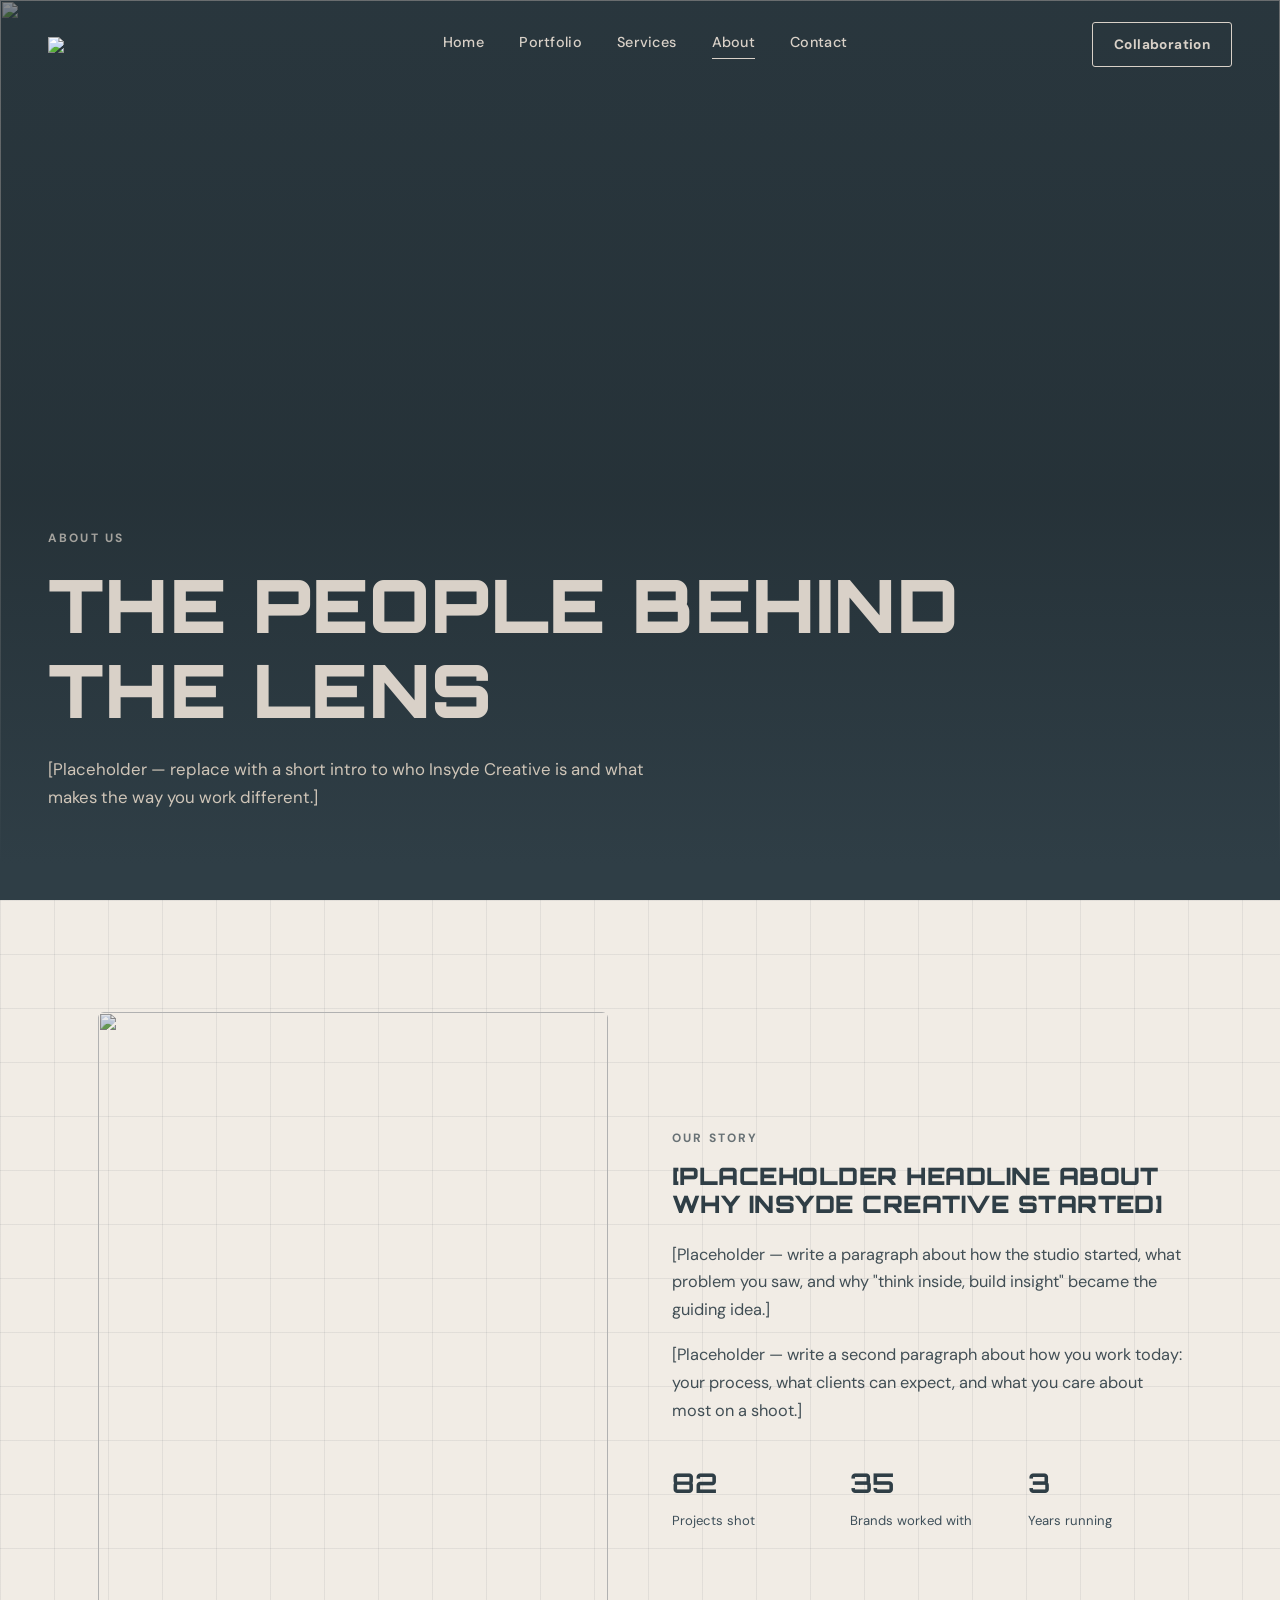
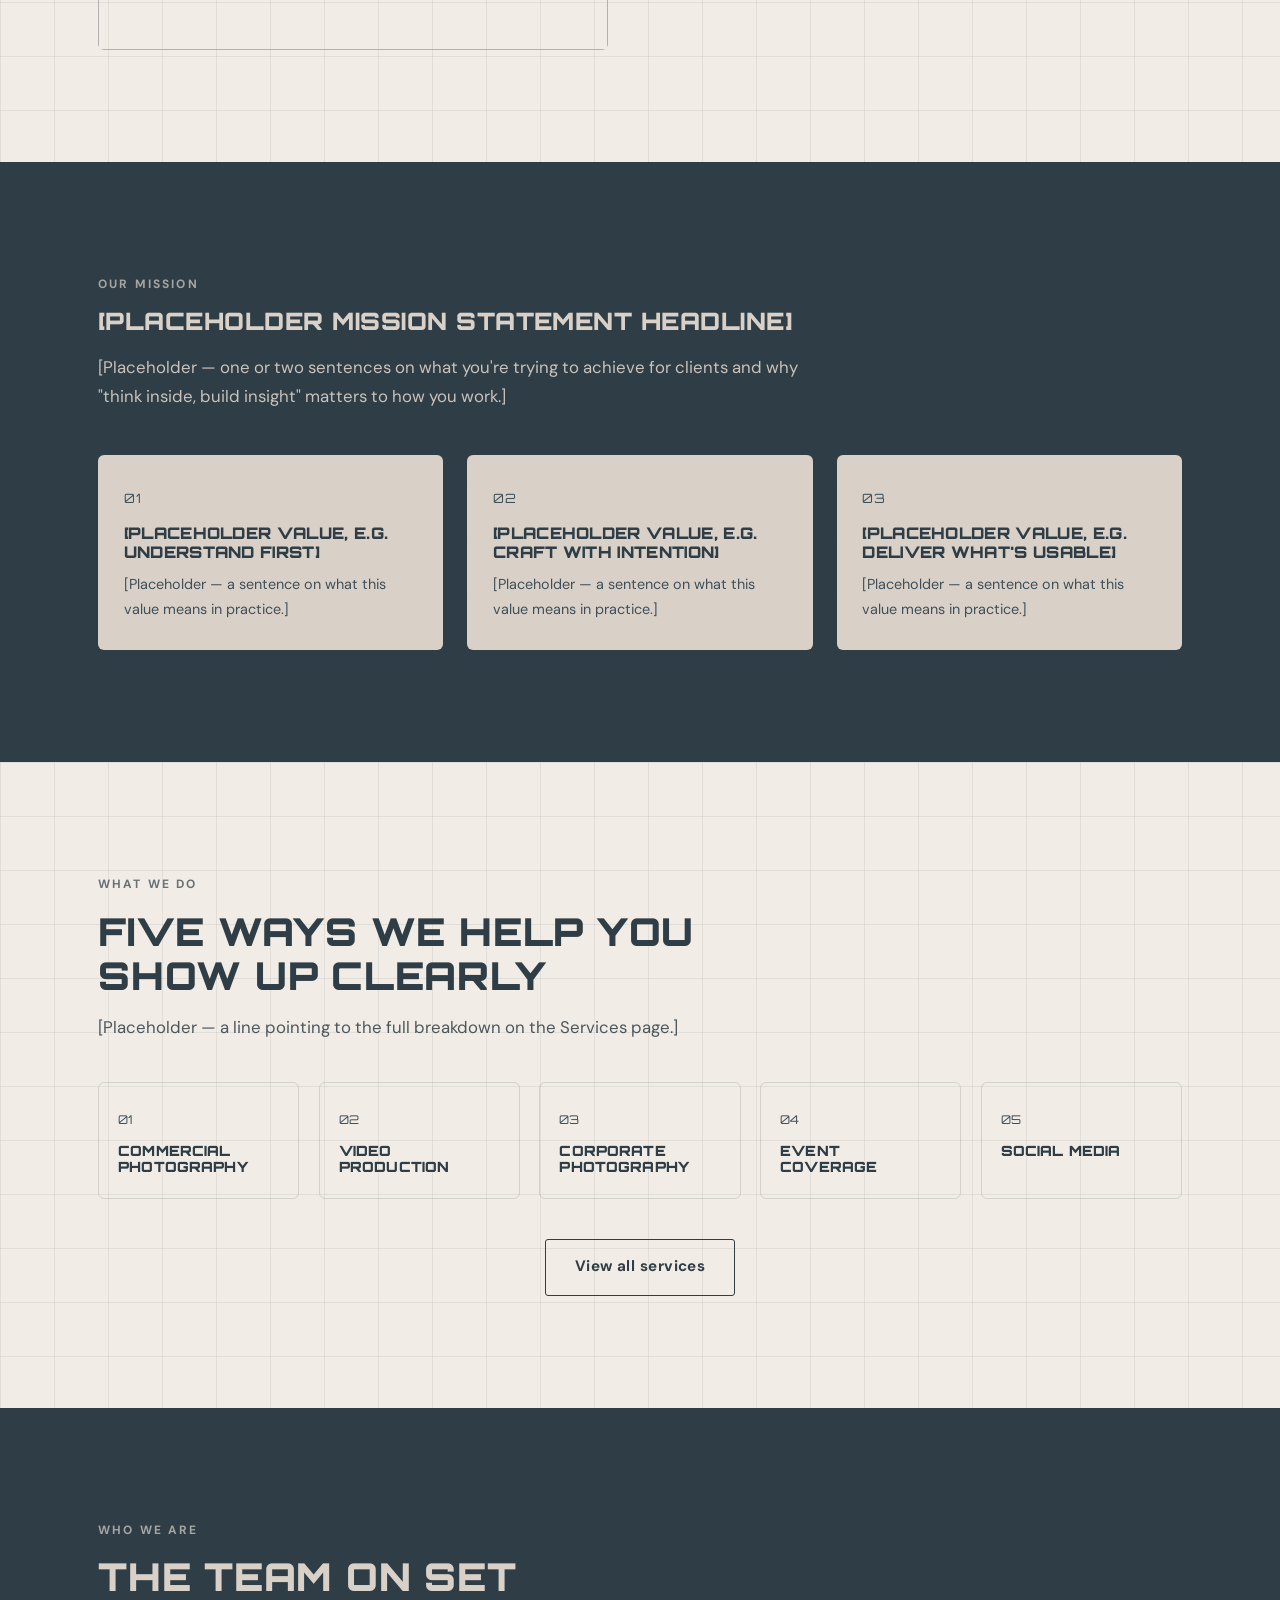
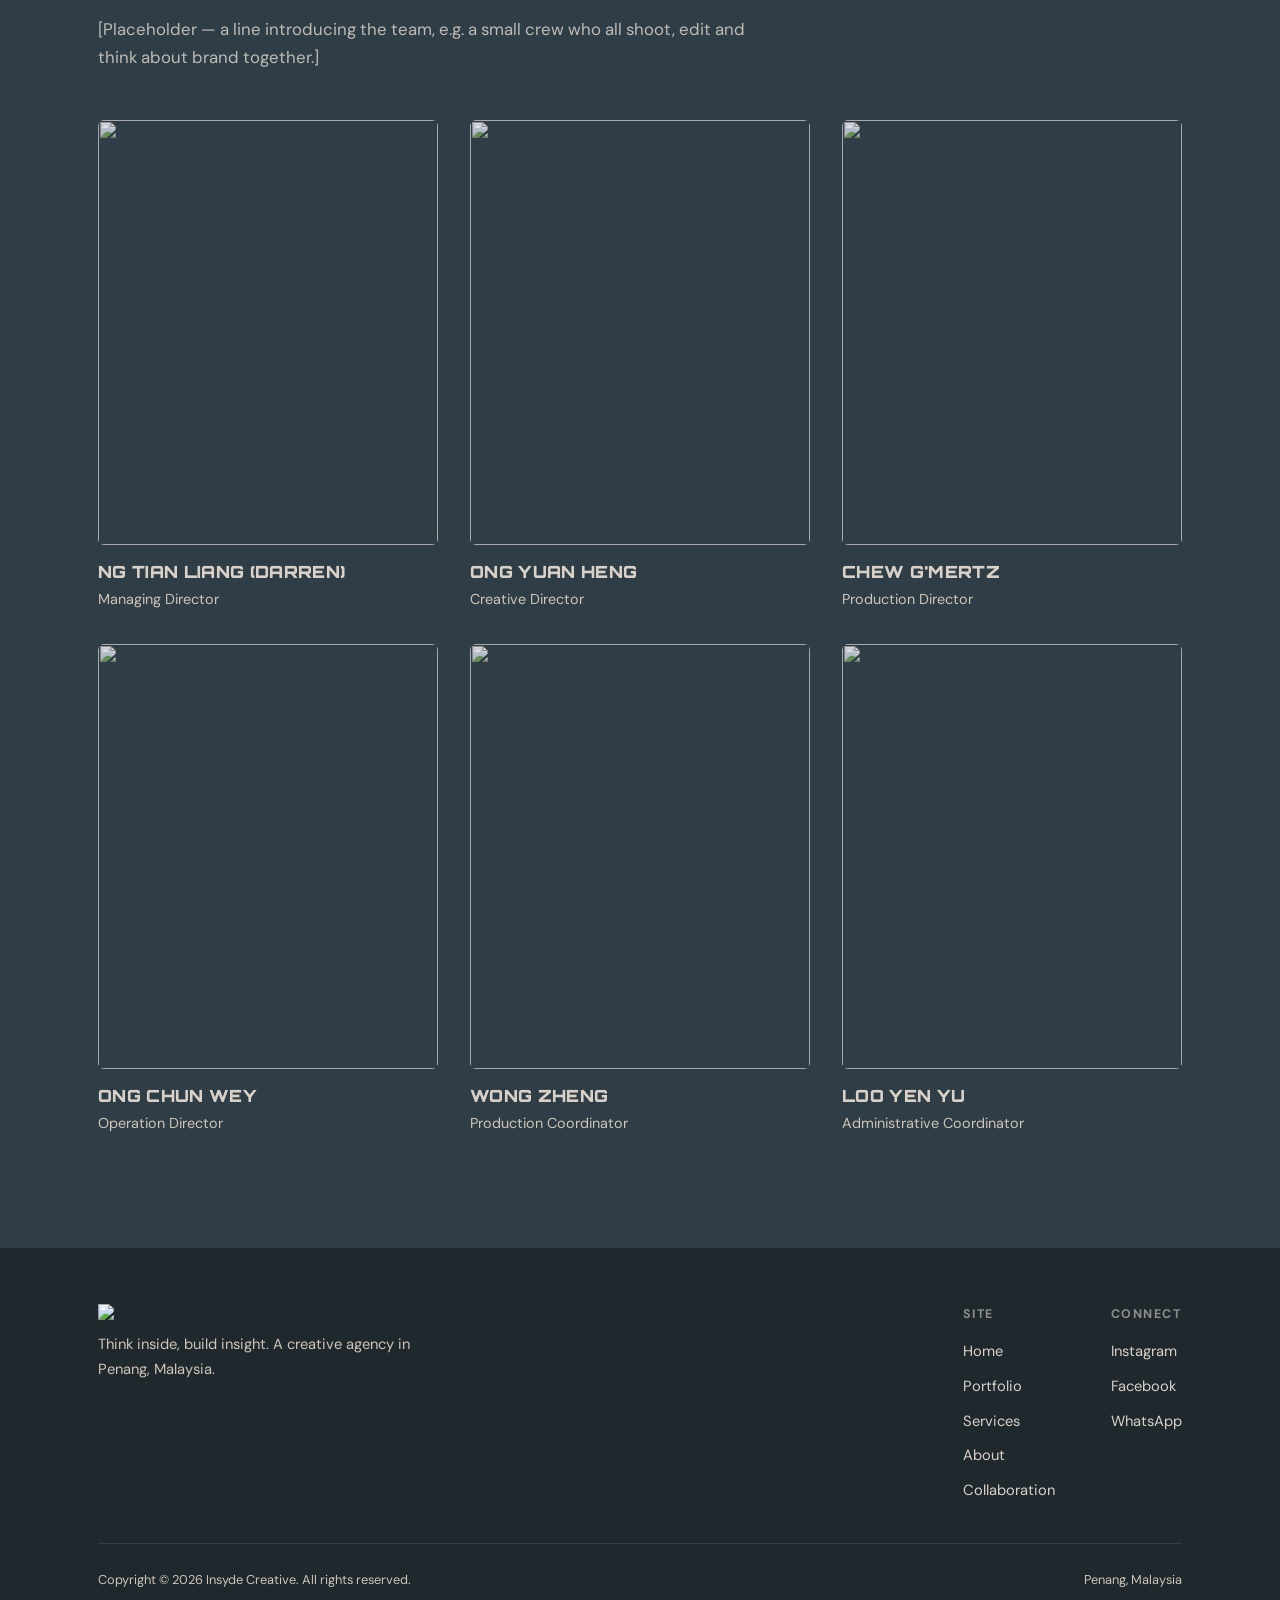
==== Insyde About.html @ 32fbc74b "Upload my websites" ====
<!DOCTYPE html>
<html lang="en">
<head>
<meta charset="UTF-8">
<meta name="viewport" content="width=device-width, initial-scale=1.0">
<title>About — Insyde Creative</title>
<link rel="icon" type="image/png" href="Img/Insyde Primary.png">
<link rel="preconnect" href="https://fonts.googleapis.com">
<link rel="preconnect" href="https://fonts.gstatic.com" crossorigin>
<link href="https://fonts.googleapis.com/css2?family=Orbitron:wght@700;900&family=DM+Sans:wght@400;500;700&display=swap" rel="stylesheet">
<link rel="stylesheet" href="Insyde Css.css">
</head>
<body>

<nav class="nav" id="nav">
  <a href="Insyde Home.html" class="nav__logo"><img src="Img/Insyde Logo.png"> </a>
  <div class="nav__links">
    <a href="Insyde Home.html">Home</a>
    <a href="Insyde Portfolio.html">Portfolio</a>
    <a href="Insyde Service.html">Services</a>
    <a href="Insyde About.html" class="is-current">About</a>
    <a href="Insyde Contact.html">Contact</a>
  </div>
  <div class="nav__cta">
    <a href="Insyde Collaboration.html" class="btn btn--outline" style="padding:0.6rem 1.3rem; font-size:0.85rem;">Collaboration</a>
    <button class="nav__toggle" id="navToggle" aria-label="Toggle menu">
      <span></span><span></span><span></span>
    </button>
  </div>
</nav>

<div class="mobile-menu" id="mobileMenu">
  <a href="Insyde Home.html">Home</a>
  <a href="Insyde Portfolio.html">Portfolio</a>
  <a href="Insyde Service.html">Services</a>
  <a href="Insyde About.html">About</a>
  <a href="Insyde Contact.html">Contact</a>
  <a href="Insyde Collaboration.html">Collaboration</a>
</div>

<!-- ============ HERO ============ -->
<header class="hero" id="home">
  <div class="hero__media">
    <img src="https://picsum.photos/seed/insyde-about-hero/1600/1000" alt="">
  </div>
  <div class="hero__wash"></div>
  <div class="hero__scanline"></div>
  <div class="hero__content">
    <span class="eyebrow">About us</span>
    <h1 class="hero__tagline">The people behind the lens</h1>
    <p class="hero__sub">[Placeholder — replace with a short intro to who Insyde Creative is and what makes the way you work different.]</p>
  </div>
</header>

<!-- ============ OUR STORY ============ -->
<section class="section section--light">
  <div class="grid-texture"></div>
  <div class="wrap">
    <div class="story">
      <div class="story__media reveal">
        <img src="https://picsum.photos/seed/insyde-about-story/800/1000" alt="">
      </div>
      <div class="story__body reveal">
        <span class="eyebrow">Our story</span>
        <h2>[Placeholder headline about why Insyde Creative started]</h2>
        <p>[Placeholder — write a paragraph about how the studio started, what problem you saw, and why "think inside, build insight" became the guiding idea.]</p>
        <p>[Placeholder — write a second paragraph about how you work today: your process, what clients can expect, and what you care about most on a shoot.]</p>
        <div class="story__stats">

        <div class="story__stat">
          <b class="counter" data-target="120">0</b>
          <span>Projects shot</span>
        </div>

        <div class="story__stat">
          <b class="counter" data-target="35">0</b>
          <span>Brands worked with</span>
        </div>

        <div class="story__stat">
          <b class="counter" data-target="3">0</b>
          <span>Years running</span>
        </div>

        </div>
      </div>
    </div>
  </div>
</section>

<!-- ============ OUR MISSION ============ -->
<section class="section">
  <div class="grid-texture"></div>
  <div class="wrap">
    <div class="mission-head reveal">
      <span class="eyebrow">Our mission</span>
      <h2>[Placeholder mission statement headline]</h2>
      <p>[Placeholder — one or two sentences on what you're trying to achieve for clients and why "think inside, build insight" matters to how you work.]</p>
    </div>
    <div class="values">
      <div class="value-card reveal">
        <span class="value-card__num">01</span>
        <h3>[Placeholder value, e.g. Understand first]</h3>
        <p>[Placeholder — a sentence on what this value means in practice.]</p>
      </div>
      <div class="value-card reveal">
        <span class="value-card__num">02</span>
        <h3>[Placeholder value, e.g. Craft with intention]</h3>
        <p>[Placeholder — a sentence on what this value means in practice.]</p>
      </div>
      <div class="value-card reveal">
        <span class="value-card__num">03</span>
        <h3>[Placeholder value, e.g. Deliver what's usable]</h3>
        <p>[Placeholder — a sentence on what this value means in practice.]</p>
      </div>
    </div>
  </div>
</section>

<!-- ============ WHAT WE DO ============ -->
<section class="section section--light">
  <div class="grid-texture"></div>
  <div class="wrap">
    <div class="section-head reveal" style="max-width:60ch; margin-bottom:0;">
      <span class="eyebrow">What we do</span>
      <h2>Five ways we help you show up clearly</h2>
      <p style="margin-top:1rem; font-size:1.05rem; opacity:0.85;">[Placeholder — a line pointing to the full breakdown on the Services page.]</p>
    </div>
    <div class="wwd-list">
      <a href="service.html#commercial" class="wwd-item reveal">
        <span class="wwd-item__num">01</span>
        <h3>Commercial photography</h3>
      </a>
      <a href="service.html#video" class="wwd-item reveal">
        <span class="wwd-item__num">02</span>
        <h3>Video production</h3>
      </a>
      <a href="service.html#corporate" class="wwd-item reveal">
        <span class="wwd-item__num">03</span>
        <h3>Corporate photography</h3>
      </a>
      <a href="service.html#event" class="wwd-item reveal">
        <span class="wwd-item__num">04</span>
        <h3>Event coverage</h3>
      </a>
      <a href="service.html#social" class="wwd-item reveal">
        <span class="wwd-item__num">05</span>
        <h3>Social media</h3>
      </a>
    </div>
    <div class="wwd-more reveal">
      <a href="service.html" class="btn btn--outline">View all services</a>
    </div>
  </div>
</section>

<!-- ============ TEAM ============ -->
<section class="section" id="team">
  <div class="grid-texture"></div>
  <div class="wrap">
    <div class="section-head reveal" style="max-width:60ch; margin-bottom:3rem;">
      <span class="eyebrow">Who we are</span>
      <h2>The team on set</h2>
      <p style="margin-top:1rem; font-size:1.05rem; opacity:0.85;">[Placeholder — a line introducing the team, e.g. a small crew who all shoot, edit and think about brand together.]</p>
    </div>
    <div class="team">
      <div class="team-card reveal">
        <div class="team-card__img"><img src="https://picsum.photos/seed/insyde-team1/500/625" alt=""></div>
        <div class="team-card__body">
          <h3>NG TIAN LIANG (DARREN)</h3>
          <p>Managing Director</p>
        </div>
      </div>
      <div class="team-card reveal">
        <div class="team-card__img"><img src="https://picsum.photos/seed/insyde-team2/500/625" alt=""></div>
        <div class="team-card__body">
          <h3>ONG YUAN HENG</h3>
          <p>Creative Director</p>
        </div>
      </div>
      <div class="team-card reveal">
        <div class="team-card__img"><img src="https://picsum.photos/seed/insyde-team3/500/625" alt=""></div>
        <div class="team-card__body">
          <h3>CHEW G'MERTZ</h3>
          <p>Production Director</p>
        </div>
      </div>
      <div class="team-card reveal">
        <div class="team-card__img"><img src="https://picsum.photos/seed/insyde-team4/500/625" alt=""></div>
        <div class="team-card__body">
          <h3>ONG CHUN WEY</h3>
          <p>Operation Director</p>
        </div>
      </div>
      <div class="team-card reveal">
        <div class="team-card__img"><img src="https://picsum.photos/seed/insyde-team5/500/625" alt=""></div>
        <div class="team-card__body">
          <h3>WONG ZHENG</h3>
          <p>Production Coordinator</p>
        </div>
      </div>
      <div class="team-card reveal">
        <div class="team-card__img"><img src="https://picsum.photos/seed/insyde-team6/500/625" alt=""></div>
        <div class="team-card__body">
          <h3>LOO YEN YU</h3>
          <p>Administrative Coordinator</p>
        </div>
      </div>
    </div>
  </div>
</section>

<!-- ============ FOOTER ============ -->
<footer class="footer" id="contact">
  <div class="wrap">
    <div class="footer__top">
      <div class="footer__brand">
        <a href="index.html" class="nav__logo"><img src="Img/Insyde Logo.png"> </a>
        <p>Think inside, build insight. A creative agency in Penang, Malaysia.</p>
      </div>
      <div class="footer__cols">
        <div class="footer__col">
          <h4>Site</h4>
          <ul>
            <li><a href="Insyde Home.html">Home</a></li>
            <li><a href="Insyde Portfolio.html">Portfolio</a></li>
            <li><a href="Insyde Service.html">Services</a></li>
            <li><a href="Insyde About.html">About</a></li>
            <li><a href="Insyde Collaboration.html">Collaboration</a></li>
          </ul>
        </div>
        <div class="footer__col">
          <h4>Connect</h4>
          <ul>
            <li><a href="#">Instagram</a></li>
            <li><a href="#">Facebook</a></li>
            <li><a href="#">WhatsApp</a></li>
          </ul>
        </div>
      </div>
    </div>
    <div class="footer__bottom">
      <span>Copyright © 2026 Insyde Creative. All rights reserved.</span>
      <span>Penang, Malaysia</span>
    </div>
  </div>
</footer>

<script>
  // nav background on scroll (kept for the shrink-padding effect; background is always on for inner pages)
  const nav = document.getElementById('nav');
  window.addEventListener('scroll', () => {
    nav.classList.toggle('is-scrolled', window.scrollY > 40);
  });

  // mobile menu toggle
  const toggle = document.getElementById('navToggle');
  const menu = document.getElementById('mobileMenu');
  toggle.addEventListener('click', () => menu.classList.toggle('is-open'));
  menu.querySelectorAll('a').forEach(a => a.addEventListener('click', () => menu.classList.remove('is-open')));

  // scroll reveal
  const revealEls = document.querySelectorAll('.reveal');
  const io = new IntersectionObserver((entries) => {
    entries.forEach(e => { if (e.isIntersecting) e.target.classList.add('in-view'); });
  }, { threshold: 0.15 });
  revealEls.forEach(el => io.observe(el));

  // Number counter animation

const counters = document.querySelectorAll('.counter');

const counterObserver = new IntersectionObserver((entries, observer)=>{

  entries.forEach(entry=>{

    if(entry.isIntersecting){

      const counter = entry.target;
      const target = +counter.dataset.target;

      let count = 0;

      const speed = target / 80;

      function updateCounter(){

        count += Math.ceil(speed);

        if(count < target){

          counter.innerText = count;
          requestAnimationFrame(updateCounter);

        }else{

          counter.innerText = target;

        }

      }

      updateCounter();

      observer.unobserve(counter);

    }

  });

},{
  threshold:0.5
});


counters.forEach(counter=>{
  counterObserver.observe(counter);
});
</script>

</body>
</html>
---- Insyde Css.css ----
/* ==========================================================================
   1. DESIGN TOKENS & GLOBAL RESET (全局变量与基础设置)
   ========================================================================== */
:root{
  --primary:#2F3E46;
  --primary-deep:#1E282D;
  --primary-soft:#3E4F59;
  --secondary:#D9D1C8;
  --secondary-soft:#F1ECE5;
  --secondary-dim:#CFC5B8;
  --primary-dim: rgba(47,62,70,0.55);
  --grid-line: rgba(217,209,200,0.14);
  --grid-line-dark: rgba(47,62,70,0.16);
  --grid-line-light: rgba(47,62,70,0.08);
  --ff-display:'Orbitron', sans-serif;
  --ff-body:'DM Sans', sans-serif;
  --container: 1180px;
  --pad: clamp(1.25rem, 4vw, 3rem);
}

*{ box-sizing:border-box; margin:0; padding:0; }
html{ scroll-behavior:smooth; overflow-y: scroll;}
body{
  font-family: var(--ff-body);
  color: var(--secondary);
  background: var(--primary); /* 默认深色背景 */
  line-height:1.7;
  -webkit-font-smoothing:antialiased;
  overflow-x:hidden;
}
img{ display:block; max-width:100%; }
a{ color:inherit; text-decoration:none; }
ul{ list-style:none; }
button{ font-family:inherit; cursor:pointer; }

h1, h2, h3{
  font-family: var(--ff-display);
  font-weight:900;
  text-transform:uppercase;
  letter-spacing:0.02em;
  line-height:1.15;
}

/* ==========================================================================
   2. SHARED LAYOUT & UTILITIES (共用布局与工具类)
   ========================================================================== */
.wrap{
  max-width:var(--container); margin:0 auto; padding:0 var(--pad); position:relative; z-index:1;
}
.eyebrow{
  font-family: var(--ff-body); font-weight:700; font-size:0.75rem;
  letter-spacing:0.18em; text-transform:uppercase; opacity:0.7;
  display:block; margin-bottom:0.9rem;
}
.section{ padding: clamp(4rem,10vw,7rem) 0; position:relative; }
.section--light{ background:var(--secondary-soft); color:var(--primary); }
.section--deep{ background:var(--primary-deep); }

.grid-texture{
  position:absolute; inset:0; pointer-events:none; z-index:0;
  background-image:
    linear-gradient(var(--gline, var(--grid-line-dark)) 1px, transparent 1px),
    linear-gradient(90deg, var(--gline, var(--grid-line-dark)) 1px, transparent 1px);
  background-size: 6vmin 6vmin;
}
.section{ --gline: var(--grid-line-dark); }
.section--light{ --gline: rgba(47,62,70,0.08); }

/* Reveal on scroll */
.reveal{ opacity:0; transform:translateY(24px); transition:opacity .7s ease, transform .7s ease; }
.reveal.in-view{ opacity:1; transform:none; }
@media (prefers-reduced-motion: reduce){ .reveal{ opacity:1; transform:none; transition:none; } }

/* ==========================================================================
   3. SHARED COMPONENTS (共用组件: Button, Nav, Hero Base, Footer)
   ========================================================================== */
/* ---------- Buttons ---------- */
.btn{
  display:inline-flex; align-items:center; justify-content:center; gap:0.6rem;
  padding:0.9rem 1.8rem; font-weight:700; font-size:0.95rem;
  letter-spacing:0.03em; border-radius:3px; border:1px solid transparent;
  transition: transform .25s ease, background .25s ease, color .25s ease, border-color .25s ease;
}
.btn--solid{ background:var(--secondary); color:var(--primary); }
.btn--solid:hover{ background:#fff; transform:translateY(-2px); }
.btn--outline{ border-color:var(--secondary); color:var(--secondary); }
.btn--outline:hover{ background:var(--secondary); color:var(--primary); transform:translateY(-2px); }

/* Primary specific buttons (from Portfolio/Contact) */
.btn--primary{ background:var(--primary); color:var(--secondary); border:1px solid var(--primary); }
.btn--primary:hover{ background:var(--primary-deep); border-color:var(--primary-deep); transform:translateY(-2px); }
.btn--primary-outline{ border-color:var(--primary); color:var(--primary); }
.btn--primary-outline:hover{ background:var(--primary); color:var(--secondary); transform:translateY(-2px); }

/* Light Section Button Overrides */
.section--light .btn--outline{ border-color:var(--primary); color:var(--primary); }
.section--light .btn--outline:hover{ background:var(--primary); color:var(--secondary); }
.section--light .btn--solid{ background:var(--primary); color:var(--secondary); border:1px solid var(--primary); }
.section--light .btn--solid:hover{ background:var(--primary); color:var(--secondary); transform:translateY(-2px); }

/* ---------- Nav ---------- */
.nav{
  position:fixed; top:0; left:0; right:0; z-index:100; padding:1.4rem var(--pad);
  display:flex; align-items:center; justify-content:space-between;
  background:transparent; transition: background .3s ease, padding .3s ease, box-shadow .3s ease; color: var(--secondary);
}
.nav.is-scrolled{ background:rgba(30,40,45,0.92); backdrop-filter:blur(6px); padding:0.9rem var(--pad); box-shadow:0 1px 0 rgba(217,209,200,0.1); }
.nav__logo{ width: 150px; height: auto; display: flex;}
.nav__links{ display:flex; gap:2.2rem; font-size:0.9rem; font-weight:500; letter-spacing:0.02em; }
.nav__links a{ position:relative; padding-bottom:4px; }
.nav__links a::after{
  content:''; position:absolute; left:0; bottom:0; width:0; height:1px; background:var(--secondary);
  transition:width .25s ease;
}
.nav__links a:hover::after, .nav__links a.is-current::after{ width:100%; }
.nav__cta{ display:flex; align-items:center; gap:1.6rem; }
.nav__toggle{ display:none; flex-direction:column; gap:5px; background:none; border:0; padding:6px; }
.nav__toggle span{ width:22px; height:2px; background:var(--secondary); transition:transform .25s ease, opacity .25s ease; }

.mobile-menu{
  position:fixed; inset:0; background:var(--primary-deep); z-index:99;
  display:flex; flex-direction:column; align-items:center; justify-content:center; gap:2rem;
  transform:translateY(-100%); transition:transform .35s ease; font-family:var(--ff-display); font-size:1.4rem; color: var(--secondary);
}
.mobile-menu.is-open{ transform:translateY(0); }

/* ---------- Common Hero Base ---------- */
.hero{
  position:relative; height: 100vh; display:flex; align-items:flex-end; overflow:hidden;
}
/* 主页的 Hero 高度特殊处理，其他页面默认 100vh */
.hero__media{ position:absolute; inset:0; z-index:0; }
.hero__media img{ width:100%; height:100%; object-fit:cover; filter:grayscale(0.35) contrast(1.05) brightness(0.75); }
.hero__wash{
  position:absolute; inset:0; z-index:1;
  background: linear-gradient(180deg, rgba(30,40,45,0.35) 0%, rgba(30,40,45,0.55) 55%, var(--primary) 96%);
}
.hero__scanline{
  position:absolute; top:0; left:-30%; width:30%; height:100%; z-index:1;
  background:linear-gradient(90deg, transparent, rgba(217,209,200,0.10), transparent);
  animation: scan 5.5s ease-in-out infinite;
}
.hero__content{ position:relative; z-index:2; padding:0 var(--pad) clamp(3rem,8vw,5.5rem); width:100%; }
.hero__tagline{ font-size:clamp(2.3rem,6.2vw,4.6rem); max-width:18ch; animation:heroText 1.2s ease forwards; }
.page-home .hero__tagline { max-width:14ch; }
.hero__sub{ margin-top:1.4rem; max-width:52ch; font-size:1.05rem; color:var(--secondary-dim); opacity:0; animation:fadeUp .8s .4s forwards;}

/* Global Keyframes */
@keyframes scan{ 0%{ left:-30%; } 55%{ left:110%; } 100%{ left:110%; } }
@keyframes heroText{ 0%{ opacity:0; transform:translateY(50px); } 100%{ opacity:1; transform:none; } }
@keyframes fadeUp{ from{ opacity:0; transform:translateY(30px); } to{ opacity:1; transform:none; } }
@media (prefers-reduced-motion: reduce){ .hero__scanline{ animation:none; display:none; } }

/* ---------- Footer ---------- */
.footer{ background:var(--primary-deep); padding:3.5rem 0 2rem; color: var(--secondary); }
.footer__top{ display:flex; flex-wrap:wrap; gap:2.5rem; justify-content:space-between; padding-bottom:2.5rem; border-bottom:1px solid rgba(217,209,200,0.12); }
.footer__brand{ max-width:32ch; }
.footer__brand .nav__logo{ display:block; margin-bottom:0.8rem; }
.footer__brand p{ color:var(--secondary-dim); font-size:0.92rem; }
.footer__cols{ display:flex; gap:3.5rem; flex-wrap:wrap; }
.footer__col h4{ font-size:0.78rem; letter-spacing:0.12em; text-transform:uppercase; opacity:0.6; margin-bottom:0.9rem; }
.footer__col ul{ display:flex; flex-direction:column; gap:0.6rem; font-size:0.92rem; }
.footer__col a:hover{ color:#fff; }
.footer__bottom{ padding-top:1.6rem; display:flex; justify-content:space-between; flex-wrap:wrap; gap:0.8rem; font-size:0.8rem; color:var(--secondary-dim); }


/* ==========================================================================
   4. GLOBAL RESPONSIVE (全局响应式设置，适用于所有页面的导航和页脚)
   ========================================================================== */
@media (max-width:960px){
  /* Nav & Footer 响应式 */
  .nav__links{ display:none; }
  .nav__toggle{ display:flex; }
  .footer__top{ flex-direction:column; }
}

@media(max-width:600px){
  /* 手机端统一 Nav 缩小 */
  .nav__cta .btn{ display:none; }
  .nav__logo{ width:120px; }
  
  /* 手机端统一 Hero 缩小 */
  .hero { height:520px; }
  .hero__content{ padding-bottom:2.5rem; }
  .hero__tagline{ max-width:18ch; font-size:2rem; }
  .hero__sub{ font-size:0.9rem; max-width:35ch; }
  .hero__media img{ object-position:center; }
  
  /* 手机端 Footer 列 */
  .footer__cols{ flex-direction:column; gap:2rem; }
}


/* ==========================================================================
   5. PAGE SPECIFIC STYLES (各页面专属样式)
   ========================================================================== */

/* -----------------------------------
   [ PAGE: HOME ]
   ----------------------------------- */
.hero__actions{ margin-top:2.4rem; display:flex; gap:1rem; flex-wrap:wrap; opacity:0; animation:fadeUp .8s .7s forwards; }

.section-head{ max-width:60ch; margin-bottom:3rem; }
.section-head h2{ font-size:clamp(1.7rem,3.6vw,2.4rem); }
.section-head p{ margin-top:1rem; font-size:1.05rem; opacity:0.85; }

.services{ display:grid; grid-template-columns:repeat(4,1fr); gap:1.5rem; position:relative; z-index:1; }
.service-card{ background:var(--primary); color:var(--secondary); border-radius:6px; overflow:hidden; transition:transform .3s ease; }
.service-card:hover{ transform:translateY(-6px); }
.service-card__img{ aspect-ratio:4/3; overflow:hidden; }
.service-card__img img{ width:100%; height:100%; object-fit:cover; filter:grayscale(0.4) brightness(0.85); transition:filter .3s ease; }
.service-card:hover .service-card__img img{ filter:grayscale(0.1) brightness(0.95); }
.service-card__body{ padding:1.4rem; }
.service-card__body h3{ font-size:1rem; letter-spacing:0.02em; }
.service-card__body p{ margin-top:0.5rem; font-size:0.9rem; color:var(--secondary-dim); }

.featured{ display:grid; grid-template-columns:repeat(6,1fr); grid-auto-rows:14vw; gap:1.25rem; position:relative; z-index:1; }
.feat-item{ border-radius:6px; overflow:hidden; position:relative; }
.feat-item img{ width:100%; height:100%; object-fit:cover; filter:grayscale(0.3) brightness(0.82); transition:transform .5s ease, filter .5s ease; }
.feat-item:hover img{ transform:scale(1.05); filter:grayscale(0) brightness(0.95); }
.feat-item span{ position:absolute; left:1rem; bottom:1rem; font-family:var(--ff-display); font-size:0.72rem; letter-spacing:.12em; text-transform:uppercase; background:rgba(30,40,45,.75); padding:.45rem .8rem; border-radius:2px; }
.feat-1{ grid-column:span 3; grid-row:span 2; }
.feat-2, .feat-3{ grid-column:span 3; grid-row:span 1; }
.feat-4, .feat-5, .feat-6{ grid-column:span 2; grid-row:span 1; }
.featured-more{ margin-top:2.5rem; text-align:center; }

/* 终极版拖拽专用样式：抛弃滚动条，改为无尽画板 */
.client-carousel {
    position: relative;
    margin-top: 3rem;
    overflow: hidden; /* 👈 彻底隐藏滚动条，不让浏览器插手 */
    cursor: grab;
}

.client-carousel:active {
    cursor: grabbing;
}

/* 当我们在拖拽滑动时，暂时屏蔽 Logo 的放大变色特效和原生拖拽，保证极致顺滑 */
.client-carousel.is-dragging img {
    pointer-events: none !important;
}

.client-track {
    display: inline-flex;
    align-items: center;
    width: max-content; /* 👈 核心：让轨道可以无限变长 */
    gap: 5rem;
    padding-right: 5rem; /* 保证无缝连接时的间距完美 */
}

.client-track img {
    max-width: 200px;
    max-height: 100px;
    width: auto;
    opacity: 0.55;
    filter: grayscale(100%);
    transition: 0.3s;
    flex: 0 0 auto;
    margin: 15px 0;
}

.client-track img:hover {
    opacity: 1;
    filter: none;
    transform: scale(1.08);
}

.testimonials{ position:relative; z-index:1; max-width:640px; margin:0 auto; }
.testimonial-viewport{ overflow:hidden; }
.testimonial-track{ display:flex; transition: transform .5s cubic-bezier(.65,0,.35,1); }
.testimonial-slide{ flex:0 0 100%; padding:0 clamp(0.5rem,2vw,1.5rem); text-align:center; }
.testimonial-slide .quote-mark{ font-family:var(--ff-display); font-size:1.5rem; color:var(--primary-soft); line-height:1; display:block; margin-bottom:0.3rem; }
.testimonial-slide blockquote{ font-size:0.98rem; font-weight:500; color:var(--secondary); }
.testimonial-slide .author{ margin-top:0.9rem; display:flex; align-items:center; justify-content:center; gap:0.6rem; }
.testimonial-avatar{ width:34px; height:34px; border-radius:50%; flex:0 0 auto; background:var(--primary-soft); color:var(--secondary); display:flex; align-items:center; justify-content:center; font-family:var(--ff-display); font-size:0.7rem; letter-spacing:0.02em; }
.author__text{ text-align:left; }
.author__name{ font-family:var(--ff-display); font-size:0.78rem; letter-spacing:0.04em; text-transform:uppercase; }
.author__role{ font-size:0.8rem; color:var(--secondary-dim); }
.testimonial-controls{ display:flex; align-items:center; justify-content:center; gap:1.2rem; margin-top:2rem; }
.testimonial-arrow{ width:30px; height:30px; border-radius:50%; border:1px solid var(--secondary-dim); background:transparent; color:var(--secondary); display:flex; align-items:center; justify-content:center; font-size:0.85rem; transition: background .25s ease, color .25s ease, border-color .25s ease; }
.testimonial-arrow:hover{ background:var(--secondary); color:var(--primary); border-color:var(--secondary); }
.testimonial-dots{ display:flex; gap:0.45rem; }
.testimonial-dot{ width:6px; height:6px; border-radius:50%; border:0; padding:0; background:var(--primary-soft); transition: background .25s ease, transform .25s ease; }
.testimonial-dot.is-active{ background:var(--secondary); transform:scale(1.2); }

.cta-band{ text-align:center; position:relative; z-index:1; }
.cta-band h2{ font-size:clamp(1.9rem,4.4vw,3rem); max-width:16ch; margin:0 auto; }
.cta-band p{ margin-top:1.1rem; opacity:0.8; }
.cta-band .btn-row{ margin-top:2.2rem; display:flex; gap:1rem; justify-content:center; flex-wrap:wrap; }

/* Home Tablet & Mobile specifics */
@media(max-width:1024px){ .services{ grid-template-columns:repeat(2,1fr); } }
@media (max-width:920px){
  .featured{ grid-template-columns:repeat(2,1fr); grid-auto-rows:38vw; }
  .feat-1,.feat-2,.feat-3,.feat-4,.feat-5,.feat-6{ grid-column:span 1; grid-row:span 1; }
  .feat-1{ grid-column:span 2; grid-row:span 2; }
}
@media(max-width:900px){ .client-track{ gap:3rem; } .client-track img{ max-width:90px; } }
@media (prefers-reduced-motion: reduce){ .client-track{ animation:none; flex-wrap:wrap; justify-content:center; } }
@media(max-width:600px){
  .services{ grid-template-columns:1fr; }
  .featured{ grid-template-columns:1fr; grid-auto-rows:70vw; }
  .feat-1{ grid-column:span 1; }
  .client-track{ gap:2rem; }
  .client-track img{ max-width:70px; }
}


/* -----------------------------------
   [ PAGE: PORTFOLIO ]
   ----------------------------------- */
/* 
  注意：由于 Portfolio 的背景是浅色的，
  请在你的 Portfolio HTML 文件里的 <body> 标签加上 class="page-portfolio" 
  例如：<body class="page-portfolio"> 
*/
.page-portfolio { background: var(--secondary-soft); color: var(--primary); }
.page-portfolio .section-head h2{ color:var(--primary); }
.page-portfolio .section { --gline: rgba(47, 62, 70, 0.08);}
.page-portfolio .hero__content .eyebrow{ color:var(--secondary-dim); opacity:1; }
.page-portfolio .hero__tagline{ color:var(--secondary); }
.page-portfolio .nav .btn--outline{ border-color:var(--secondary); color:var(--secondary); }
.page-portfolio .nav .btn--outline:hover{ background:var(--secondary); color:var(--primary); }

.filter-tabs{ display:flex; flex-wrap:wrap; gap:0.7rem; margin-bottom:2.5rem; position:relative; z-index:1; }
.filter-tab{ background:transparent; border:1px solid rgba(47,62,70,0.2); color:var(--primary-dim); padding:0.55rem 1.2rem; border-radius:30px; font-size:0.85rem; font-weight:500; letter-spacing:0.02em; transition: background .25s ease, color .25s ease, border-color .25s ease; }
.filter-tab:hover{ border-color:var(--primary-soft); color:var(--primary); }
.filter-tab.is-active{ background:var(--primary); color:var(--secondary); border-color:var(--primary); }

.portfolio-grid{ display:grid; grid-template-columns:repeat(3,1fr); gap:2rem 1.75rem; position:relative; z-index:1; }
.portfolio-item{ display:block; }
.portfolio-item.is-hidden{ display:none; }
.portfolio-item__img{ position:relative; border-radius:6px; overflow:hidden; aspect-ratio:4/3; }
.portfolio-item__img img{ width:100%; height:100%; object-fit:cover; filter:grayscale(0.3) brightness(0.85); transition:transform .5s ease, filter .5s ease; }
.portfolio-item:hover .portfolio-item__img img{ transform:scale(1.05); filter:grayscale(0) brightness(0.97); }
.portfolio-item__cap{ margin-top:0.9rem; display:flex; align-items:baseline; justify-content:space-between; gap:0.75rem; }
.portfolio-item__cap h3{ font-size:0.95rem; letter-spacing:0.02em; color:var(--primary); }
.portfolio-more{ text-align:center; margin-top:3rem; position:relative; z-index:1; }
.portfolio-more.is-hidden{ display:none; }

.portfolio-item__play{ position:absolute; inset:0; z-index:2; display:flex; align-items:center; justify-content:center; background:rgba(30,40,45,0.15); opacity:0; transition:opacity .25s ease; }
.portfolio-item:hover .portfolio-item__play{ opacity:1; }
.portfolio-item__play span{ width:56px; height:56px; border-radius:50%; background:rgba(30,40,45,.8); color:var(--secondary); display:flex; align-items:center; justify-content:center; font-size:0.95rem; transform:scale(0.9); transition:transform .25s ease; }
.portfolio-item:hover .portfolio-item__play span{ transform:scale(1); }

.video-modal{ position:fixed; inset:0; z-index:300; background:rgba(20,26,29,0.94); display:flex; align-items:center; justify-content:center; padding: clamp(1.5rem,6vw,3rem); opacity:0; pointer-events:none; transition:opacity .3s ease; }
.video-modal.is-open{ opacity:1; pointer-events:auto; }
.video-modal__frame{ position:relative; width:100%; max-width:960px; aspect-ratio:16/9; background:#000; box-shadow:0 20px 60px rgba(0,0,0,0.5); }
.video-modal__frame iframe{ position:absolute; inset:0; width:100%; height:100%; border:0; }
.video-modal__close{ position:absolute; top:-2.8rem; right:0; background:none; border:0; color:var(--secondary); font-family:var(--ff-body); font-size:0.85rem; font-weight:600; letter-spacing:0.03em; display:flex; align-items:center; gap:0.4rem; opacity:0.85; }
.video-modal__close:hover{ opacity:1; }

@media (max-width:920px){ .portfolio-grid{ grid-template-columns:repeat(2,1fr); } }
@media (max-width:560px){ .portfolio-grid{ grid-template-columns:1fr; } }


/* -----------------------------------
   [ PAGE: SERVICE ]
   ----------------------------------- */
.service-detail{ display:grid; grid-template-columns:1fr 1fr; gap:clamp(2rem,5vw,4rem); align-items:center; position:relative; z-index:1; }
.service-detail__media{ border-radius:6px; overflow:hidden; aspect-ratio:4/3; }
.service-detail__media img{ width:100%; height:100%; object-fit:cover; filter:grayscale(0.35) brightness(0.88); transition:filter .3s ease, transform .4s ease; }
.service-detail:hover .service-detail__media img{ filter:grayscale(0.05) brightness(0.98); transform:scale(1.03); }
.service-detail__body p{ margin-top:1.1rem; font-size:1.02rem; opacity:0.9; }
.service-detail__list{ margin-top:1.4rem; display:flex; flex-direction:column; gap:0.6rem; }
.service-detail__list li{ font-size:0.92rem; opacity:0.85; padding-left:1.2rem; position:relative; }
.service-detail__list li::before{ content:''; position:absolute; left:0; top:0.55em; width:6px; height:6px; border-radius:50%; background:currentColor; opacity:0.6; }
.service-detail .btn{ margin-top:1.8rem; }
.service-detail--reverse .service-detail__media{ order:2; }
.service-detail--reverse .service-detail__body{ order:1; }

@media (max-width:920px){
  .service-detail{ grid-template-columns:1fr; }
  .service-detail__media{ order:1 !important; aspect-ratio:16/10; }
  .service-detail__body{ order:2 !important; }
}


/* -----------------------------------
   [ PAGE: ABOUT ]
   ----------------------------------- */
.story{ display:grid; grid-template-columns:1fr 1fr; gap:clamp(2rem,5vw,4rem); align-items:center; position:relative; z-index:1; }
.story__media{ border-radius:6px; overflow:hidden; aspect-ratio:4/5; }
.story__media img{ width:100%; height:100%; object-fit:cover; filter:grayscale(0.35) brightness(0.92); }
.story__body p{ margin-top:1.1rem; font-size:1.02rem; opacity:0.9; }
.story__body p:first-of-type{ margin-top:1.4rem; }
.story__stats{ display:grid; grid-template-columns:repeat(3,1fr); gap:1.5rem; margin-top:2.2rem; }
.story__stat b{ font-family:var(--ff-display); font-size:1.7rem; display:block; }
.story__stat span{ font-size:0.82rem; color:var(--secondary-dim); }
.section--light .story__stat span{ color:var(--primary-soft); }
.counter{ display:inline-block; min-width:50px; }

.mission-head{ max-width:64ch; }
.mission-head p{ margin-top:1.1rem; font-size:1.05rem; opacity:0.9; }
.values{ display:grid; grid-template-columns:repeat(3,1fr); gap:1.5rem; margin-top:2.8rem; position:relative; z-index:1; }
.value-card{ background: var(--secondary); color:var(--primary); border-radius:6px; padding:1.8rem 1.6rem; transition: transform .3s ease; }
.value-card:hover{ transform:translateY(-6px); }
.value-card__num{ font-family:var(--ff-display); font-size:0.8rem; color:var(--primary-soft); letter-spacing:0.08em; }
.value-card h3{ margin-top:0.8rem; font-size:1rem; letter-spacing:0.02em; }
.value-card p{ margin-top:0.7rem; font-size:0.9rem; color:var(--primary-soft); }

.wwd-list{ display:grid; grid-template-columns:repeat(5,1fr); gap:1.2rem; margin-top:2.5rem; position:relative; z-index:1; }
.wwd-item{ display:block; border:1px solid rgba(47,62,70,0.15); border-radius:6px; padding:1.4rem 1.2rem; transition: background .25s ease, border-color .25s ease, transform .25s ease; }
.wwd-item:hover{ background:var(--primary); border-color:var(--primary); transform:translateY(-4px); }
.wwd-item__num{ font-family:var(--ff-display); font-size:0.75rem; color:var(--primary-soft); }
.wwd-item:hover .wwd-item__num{ color:var(--secondary-dim); }
.wwd-item h3{ margin-top:0.7rem; font-size:0.88rem; letter-spacing:0.01em; color:var(--primary); }
.wwd-item:hover h3{ color:var(--secondary); }
.wwd-more{ margin-top:2.5rem; text-align:center; }

.team{ display:grid; grid-template-columns:repeat(3,1fr); gap:2rem; position:relative; z-index:1; }
.team-card{ text-align:left; }
.team-card__img{ border-radius:6px; overflow:hidden; aspect-ratio:4/5; }
.team-card__img img{ width:100%; height:100%; object-fit:cover; filter:grayscale(0.4) brightness(0.88); transition:filter .3s ease, transform .4s ease; }
.team-card:hover .team-card__img img{ filter:grayscale(0.05) brightness(0.98); transform:scale(1.04); }
.team-card__body{ margin-top:1.1rem; }
.team-card__body h3{ font-size:1.05rem; letter-spacing:0.02em; }
.team-card__body p{ margin-top:0.35rem; font-size:0.9rem; color:var(--secondary-dim); }

@media (max-width:920px){
  .story{ grid-template-columns:1fr; }
  .story__media{ aspect-ratio:16/10; }
  .values{ grid-template-columns:1fr; }
  .wwd-list{ grid-template-columns:repeat(2,1fr); }
  .team{ grid-template-columns:repeat(2,1fr); }
}
@media (max-width:560px){
  .story__stats{ grid-template-columns:repeat(3,1fr); gap:0.8rem; }
  .wwd-list{ grid-template-columns:1fr; }
  .team{ grid-template-columns:1fr; }
}


/* -----------------------------------
   [ PAGE: PROJECT]
   ----------------------------------- */
.page-project .hero__wash{ 
  /* Project 特有的渐变 */
  background: linear-gradient(180deg, transparent 0%, transparent 48%, rgba(30,40,45,0.55) 78%, var(--primary) 100%); 
}
.hero__facts{ margin-top:2rem; display:flex; flex-wrap:wrap; gap:2.2rem; opacity:0; animation:fadeUp .8s .6s forwards; }
.hero__fact span{ display:block; font-family:var(--ff-display); font-size:0.7rem; letter-spacing:0.1em; text-transform:uppercase; opacity:0.6; margin-bottom:0.3rem; font-weight:700; }
.hero__fact strong{ font-family:var(--ff-body); font-size:0.92rem; letter-spacing:0.01em; font-weight:400; text-transform:none; }

.gallery{ display:grid; grid-template-columns:repeat(6,1fr); grid-auto-rows:14vw; gap:1.25rem; position:relative; z-index:1; }
.gallery-item{ border-radius:6px; overflow:hidden; position:relative; }
.gallery-item span{ position:absolute; left:1rem; bottom:1rem; z-index:2; font-family:var(--ff-display); font-size:0.68rem; letter-spacing:.1em; text-transform:uppercase; background:rgba(30,40,45,.75); color:var(--secondary); padding:.4rem .75rem; border-radius:2px; }
.gallery-item img{ width:100%; height:100%; object-fit:cover; filter:grayscale(0.3) brightness(0.85); transition:transform .5s ease, filter .5s ease; }
.gallery-item:hover img{ transform:scale(1.05); filter:grayscale(0) brightness(0.97); }
.g-1{ grid-column:span 4; grid-row:span 2; }
.g-2, .g-3{ grid-column:span 2; grid-row:span 1; }
.g-4, .g-5{ grid-column:span 3; grid-row:span 1; }
.g-6{ grid-column:span 2; grid-row:span 2; }
.g-7{ grid-column:span 4; grid-row:span 2; }

@media (max-width:920px){
  .hero__facts{ gap:1.3rem 1.6rem; }
  .gallery{ grid-template-columns:repeat(2,1fr); grid-auto-rows:40vw; }
  .g-1,.g-2,.g-3,.g-4,.g-5,.g-6,.g-7{ grid-column:span 1; grid-row:span 1; }
  .g-1,.g-7{ grid-column:span 2; grid-row:span 2; }
}

/* ============================================================
   (shared across any project/case-study page using the gallery)
   ============================================================ */

.gallery-item{ cursor:zoom-in; }

.lightbox{
  position:fixed; inset:0; z-index:1000;
  background:rgba(30,40,45,0.96);
  display:flex; align-items:center; justify-content:center;
  opacity:0; pointer-events:none;
  transition:opacity .3s ease;
}
.lightbox.is-open{ opacity:1; pointer-events:auto; }

.lightbox__stage{
  position:relative; max-width:90vw; max-height:86vh;
}
.lightbox__stage img{
  max-width:90vw; max-height:86vh; width:auto; height:auto;
  display:block; border-radius:4px;
  box-shadow:0 20px 60px rgba(0,0,0,0.4);
}
.lightbox__caption{
  margin-top:0.9rem; text-align:center; font-size:0.85rem;
  letter-spacing:0.04em; text-transform:uppercase; color:var(--secondary-dim);
  font-family:var(--ff-display);
}

.lightbox__close{
  position:absolute; top:clamp(1rem,3vw,2rem); right:clamp(1rem,3vw,2rem);
  width:42px; height:42px; border-radius:50%; border:1px solid var(--secondary-dim);
  background:transparent; color:var(--secondary);
  display:flex; align-items:center; justify-content:center; font-size:1.1rem;
  transition:background .25s ease, color .25s ease;
}
.lightbox__close:hover{ background:var(--secondary); color:var(--primary); }

.lightbox__arrow{
  position:absolute; top:50%; transform:translateY(-50%);
  width:44px; height:44px; border-radius:50%; border:1px solid var(--secondary-dim);
  background:rgba(30,40,45,0.5); color:var(--secondary);
  display:flex; align-items:center; justify-content:center; font-size:1.1rem;
  transition:background .25s ease, color .25s ease;
}
.lightbox__arrow:hover{ background:var(--secondary); color:var(--primary); }
.lightbox__arrow--prev{ left:clamp(0.5rem,3vw,2rem); }
.lightbox__arrow--next{ right:clamp(0.5rem,3vw,2rem); }

@media (max-width:640px){
  .lightbox__arrow{ width:36px; height:36px; font-size:0.95rem; }
  .lightbox__close{ width:36px; height:36px; }
}

/* -----------------------------------
   [ PAGE: CONTACT ]
   ----------------------------------- */
.contact-hero{ position:relative; min-height:100vh; display:flex; overflow:hidden; height: 70vh;}
.contact-hero__map{ position:absolute; inset:0; z-index:0; }
.contact-hero__map iframe{ width:100%; height:100%; border:0; }
.contact-hero__map::after{ content:""; position:absolute; inset:0; background: linear-gradient( rgba(30,40,45,0.45), rgba(30,40,45,0.35) ); pointer-events:none; }
.contact-hero__fade{ position:absolute; left:0; right:0; bottom:0; height:22%; z-index:1; pointer-events:none; background:linear-gradient(180deg, transparent, var(--primary) 92%); }
.contact-hero__card{ position:absolute; z-index:2; left:var(--pad); bottom:var(--pad); max-width:420px; background:rgba(30,40,45,0.82); backdrop-filter:blur(10px); padding:clamp(1.5rem,3vw,2.2rem); border-radius:8px; }
.contact-hero__card h1{ font-size:clamp(1.6rem,3.4vw,2.4rem); max-width:14ch; }
.contact-hero__card p{ margin-top:0.9rem; font-size:0.98rem; color:var(--secondary-dim); max-width:38ch; }
.contact-hero__actions{ margin-top:1.6rem; display:flex; gap:1rem; flex-wrap:wrap; align-items:center; }
.maps-link{ font-size:0.85rem; text-decoration:underline; opacity:0.8; }
.maps-link:hover{ opacity:1; }

.contact-body{ position:relative; overflow:hidden; background:var(--secondary-soft); color:var(--primary); display:grid; grid-template-columns:.85fr 1.15fr; gap:3rem; padding:clamp(3rem,6vw,5rem) var(--pad); --grid-color:rgba(47,62,70,0.08); }
.contact-body > *:not(.grid-texture){ position:relative; z-index:1; }
.info-card h2{ font-size:clamp(1.4rem,2.6vw,1.8rem); color:var(--primary); }
.info-card > p{ margin-top:0.8rem; opacity:0.8; max-width:40ch; color:var(--primary); }
.info-block{ margin-top:1.8rem; }
.info-block h3{ font-size:0.78rem; letter-spacing:0.12em; text-transform:uppercase; opacity:0.6; margin-bottom:0.4rem; color:var(--primary); }
.info-block p, .info-block a{ font-size:1.02rem; color:var(--primary); }
.info-block a:not(.btn):hover{ color:var(--primary-deep); text-decoration:underline; }

.contact-form-side h2{ font-size:clamp(1.4rem,2.6vw,1.8rem); }
.contact-form-side > p{ margin-top:0.8rem; opacity:0.8; max-width:48ch; }

form{ margin-top:2.3rem; display:flex; flex-direction:column; gap:1.4rem; }
.field{ display:flex; flex-direction:column; gap:0.5rem; }
.field label{ font-size:0.78rem; font-weight:700; letter-spacing:0.06em; text-transform:uppercase; opacity:0.7; }
.field input, .field select, .field textarea{ font-family:var(--ff-body); font-size:0.98rem; padding:0.85rem 1rem; border:1px solid rgba(47,62,70,0.25); border-radius:3px; background:#fff; color:var(--primary); }
.field input:focus, .field select:focus, .field textarea:focus{ outline:2px solid var(--primary); outline-offset:1px; }
.field-row{ display:grid; grid-template-columns:1fr 1fr; gap:1.4rem; }
textarea{ resize:vertical; min-height:110px; }

.form-submit{ margin-top:0.6rem; display:flex; align-items:center; gap:1rem; flex-wrap:wrap; }
.form-note{ font-size:0.82rem; opacity:0.65; }

@media (max-width:960px){
  .contact-body{ grid-template-columns:1fr; }
  .field-row{ grid-template-columns:1fr; }
}

.contact-body {
    --gline: rgba(47, 62, 70, 0.08) !important;
}

@media (max-width: 600px) {
    .contact-hero {
        height: 520px ;
        min-height: auto ; 
    }
}

/* 专门控制手机端：将地图和文字卡片完美上下分离 */
@media (max-width: 600px) {
    .contact-hero {
        height: auto !important;         /* 解除高度限制，让它自由伸展 */
        min-height: auto !important; 
        flex-direction: column;          /* 改为上下垂直排列 */
    }
    
    .contact-hero__map {
        position: relative !important;   /* 取消浮动 */
        height: 380px !important;        /* 专门给地图分配 380px 的高度 */
        width: 100%;
    }
    
    .contact-hero__card {
        position: relative !important;   /* 取消悬浮遮挡 */
        left: 0 !important;
        bottom: 0 !important;
        width: 100%;
        max-width: 100%;                 /* 宽度填满手机屏幕 */
        border-radius: 0 !important;     /* 去掉圆角，贴合边缘 */
        background: var(--primary-deep) !important; /* 使用深色背景 */
    }
    
    .contact-hero__fade {
        display: none !important;        /* 隐藏地图底部的多余渐变阴影 */
    }
}

/* -----------------------------------
   [ PAGE: COLLABORATION ]
   ----------------------------------- */
/* 
  注意：请在 Collaboration HTML 的 <body> 标签加上 class="page-collaboration"
  例如：<body class="page-collaboration">
*/
.page-collaboration .hero__tagline{ max-width:17ch; }
.page-collaboration .hero__tagline em{ font-style:normal; color:var(--secondary-dim); }

/* Marquee ticker bar along the bottom of the hero */
.hero__marquee{
  position:absolute; left:0; right:0; bottom:0; z-index:1;
  white-space:nowrap; overflow:hidden;
  -webkit-mask-image:linear-gradient(90deg, transparent 0, #000 6%, #000 94%, transparent 100%);
  mask-image:linear-gradient(90deg, transparent 0, #000 6%, #000 94%, transparent 100%);
  padding-bottom: clamp(1.2rem,3vw,2rem);
}
.hero__marquee span{
  display:inline-block;
  font-family:var(--ff-display); font-weight:900; text-transform:uppercase;
  font-size:clamp(2.4rem,9vw,6rem); letter-spacing:0.01em;
  color:transparent; -webkit-text-stroke:1px rgba(217,209,200,0.22);
  animation: marquee 22s linear infinite;
}
@keyframes marquee{ 0%{ transform:translateX(0); } 100%{ transform:translateX(-50%); } }
@media (prefers-reduced-motion: reduce){ .hero__marquee span{ animation:none; } }

/* Three partner-type cards ("Brands", "Agencies", "Fellow creators") */
.collab-grid{
  display:grid; grid-template-columns:repeat(3,1fr); gap:1.5px;
  background:rgba(47,62,70,0.14); border:1px solid rgba(47,62,70,0.14);
  position:relative; z-index:1;
}
.collab-card{
  background:var(--primary); color:var(--secondary); padding:2.4rem 2rem;
  display:flex; flex-direction:column; gap:1rem;
  transition: background .3s ease;
}
.collab-card:hover{ background:var(--primary-deep); }
.collab-card__num{ font-family:var(--ff-display); font-size:0.78rem; letter-spacing:0.1em; color:var(--secondary-dim); opacity:0.6; }
.collab-card h3{ font-size:1.15rem; color:var(--secondary); }
.collab-card p{ font-size:0.95rem; color:var(--secondary-dim); }

/* "How it works" numbered step rows */
.how-list{ position:relative; z-index:1; }
.how-row{
  display:grid; grid-template-columns: 5rem 1fr; gap:1.5rem;
  padding:2rem 0; border-bottom:1px solid rgba(217,209,200,0.14);
  align-items:baseline;
}
.how-row:first-child{ border-top:1px solid rgba(217,209,200,0.14); }
.how-row__num{ font-family:var(--ff-display); font-size:1rem; color:var(--secondary-dim); opacity:0.7; }
.how-row h3{ font-size:1.15rem; margin-bottom:0.5rem; }
.how-row p{ color:var(--secondary-dim); font-size:0.98rem; max-width:56ch; }

/* Extra line under the CTA button (email + location) — extends your existing .cta-band */
.cta-band .contact-line{
  margin-top:2.4rem; display:flex; gap:2rem; justify-content:center; flex-wrap:wrap;
  font-size:0.95rem; color:var(--primary-soft);
}
.cta-band .contact-line a:hover{ color:var(--primary); }

@media (max-width:920px){
  .collab-grid{ grid-template-columns:1fr; }
  .how-row{ grid-template-columns:3rem 1fr; }
}

/* -----------------------------------
   [ PAGE: SERVICES — photo-led layout ]
   ----------------------------------- */

/* Split intro used per service: text on one side, full-height photo on the other */
.service-split{
  display:grid; grid-template-columns: 1fr 1.3fr; min-height:88vh;
}
.service-split--reverse{ grid-template-columns: 1.3fr 1fr; }
.service-split--reverse .service-split__body{ order:2; }
.service-split--reverse .service-split__media{ order:1; }
.service-split__body{
  display:flex; flex-direction:column; justify-content:center;
  padding: clamp(2.5rem,5vw,4rem) var(--pad);
}
.service-split__body .eyebrow{ opacity:0.55; }
.service-split__body h2{ font-size:clamp(1.8rem,3.6vw,3rem); max-width:12ch; }
.service-split__body p{ margin-top:1.2rem; max-width:42ch; opacity:0.85; font-size:1rem; }
.service-split__media{ position:relative; overflow:hidden; min-height:40vh; }
.service-split__media img{ width:100%; height:100%; object-fit:cover; display:block; }
.service-split__media span{
  position:absolute; left:1.8rem; bottom:1.8rem; z-index:1;
  font-family:var(--ff-display); font-weight:900; text-transform:uppercase;
  font-size:clamp(1.3rem,2.4vw,2rem); color:#fff; letter-spacing:0.01em;
}
.service-split__media::after{
  content:''; position:absolute; inset:0;
  background:linear-gradient(180deg, transparent 55%, rgba(20,26,29,0.65) 100%);
}

@media (max-width:920px){
  .service-split, .service-split--reverse{ grid-template-columns:1fr; min-height:auto; }
  .service-split__body{ order:2; }
  .service-split__media{ order:1; min-height:55vh; }
}

/* Full-bleed row of sub-category photo tiles, sits right under each service-split block */
.category-strip{ display:flex; width:100%; min-height:60vh; }
.category-tile{ position:relative; flex:1; overflow:hidden; }
.category-tile img{
  width:100%; height:100%; object-fit:cover; display:block;
  filter:grayscale(0.15) brightness(0.8); transition:filter .35s ease, transform .5s ease;
}
.category-tile:hover img{ filter:grayscale(0) brightness(0.92); transform:scale(1.03); }
.category-tile::after{
  content:''; position:absolute; inset:0;
  background:linear-gradient(180deg, transparent 45%, rgba(20,26,29,0.7) 100%);
}
.category-tile span{
  position:absolute; left:1.5rem; bottom:1.5rem; right:1.5rem; z-index:1;
  font-family:var(--ff-display); font-weight:900; text-transform:uppercase;
  font-size:clamp(0.85rem,1.3vw,1.1rem); color:#fff; letter-spacing:0.02em; line-height:1.3;
}

@media (max-width:920px){
  .category-strip{ flex-direction:column; min-height:auto; }
  .category-tile{ min-height:42vh; }
}

/* Icon-based 4-step process with arrows between steps (shown once, shared) */
.process-steps{
  display:grid;
  grid-template-columns: 1fr auto 1fr auto 1fr auto 1fr;
  align-items:start; gap:0 0.5rem;
}
.process-step{ text-align:center; padding:0 0.8rem; }
.process-step__icon{ width:52px; height:52px; margin:0 auto 1.3rem; color:var(--primary); }
.process-step h3{ font-size:1rem; letter-spacing:0.06em; }
.process-step p{ margin-top:0.9rem; font-size:0.92rem; line-height:1.65; opacity:0.75; }
.process-arrow{ display:flex; align-items:flex-start; justify-content:center; padding-top:1.1rem; font-size:1.3rem; opacity:0.35; }

@media (max-width:920px){
  .process-steps{ grid-template-columns:1fr; gap:2.5rem 0; }
  .process-arrow{ display:none; }
}
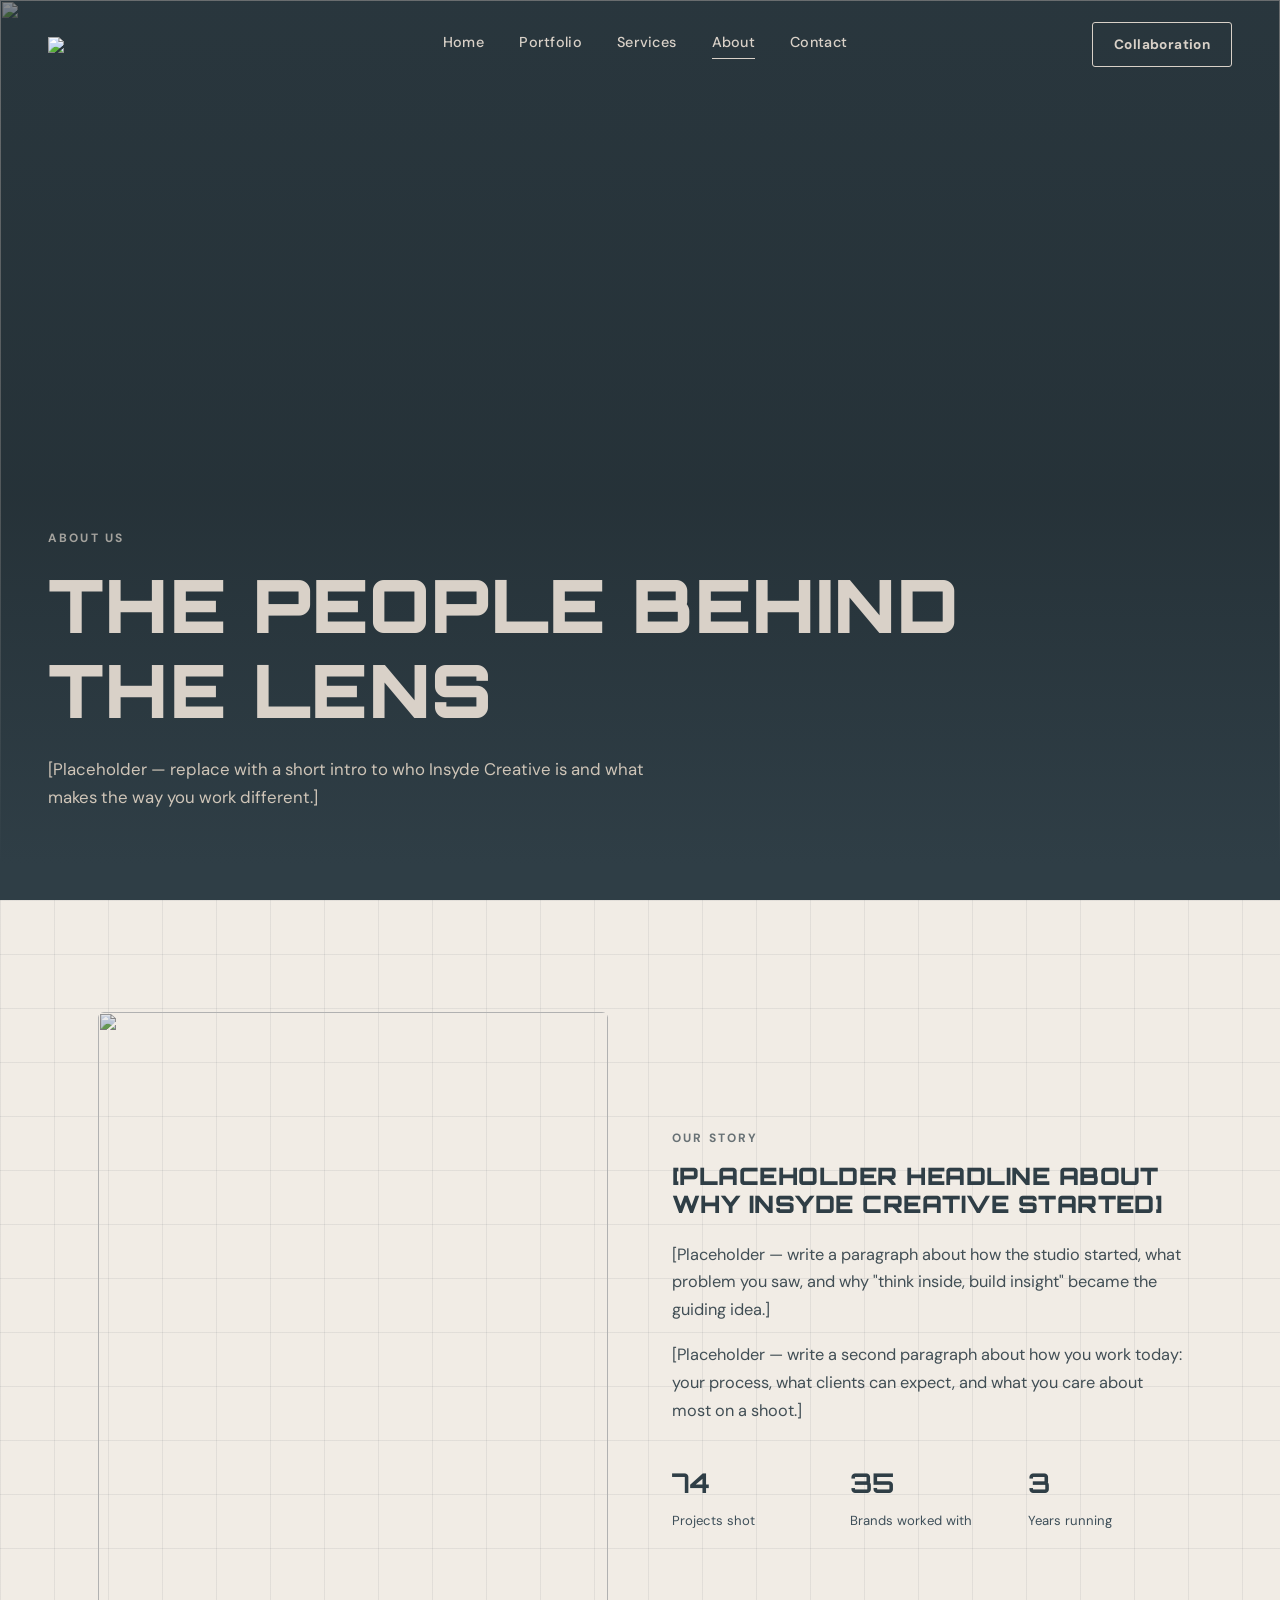
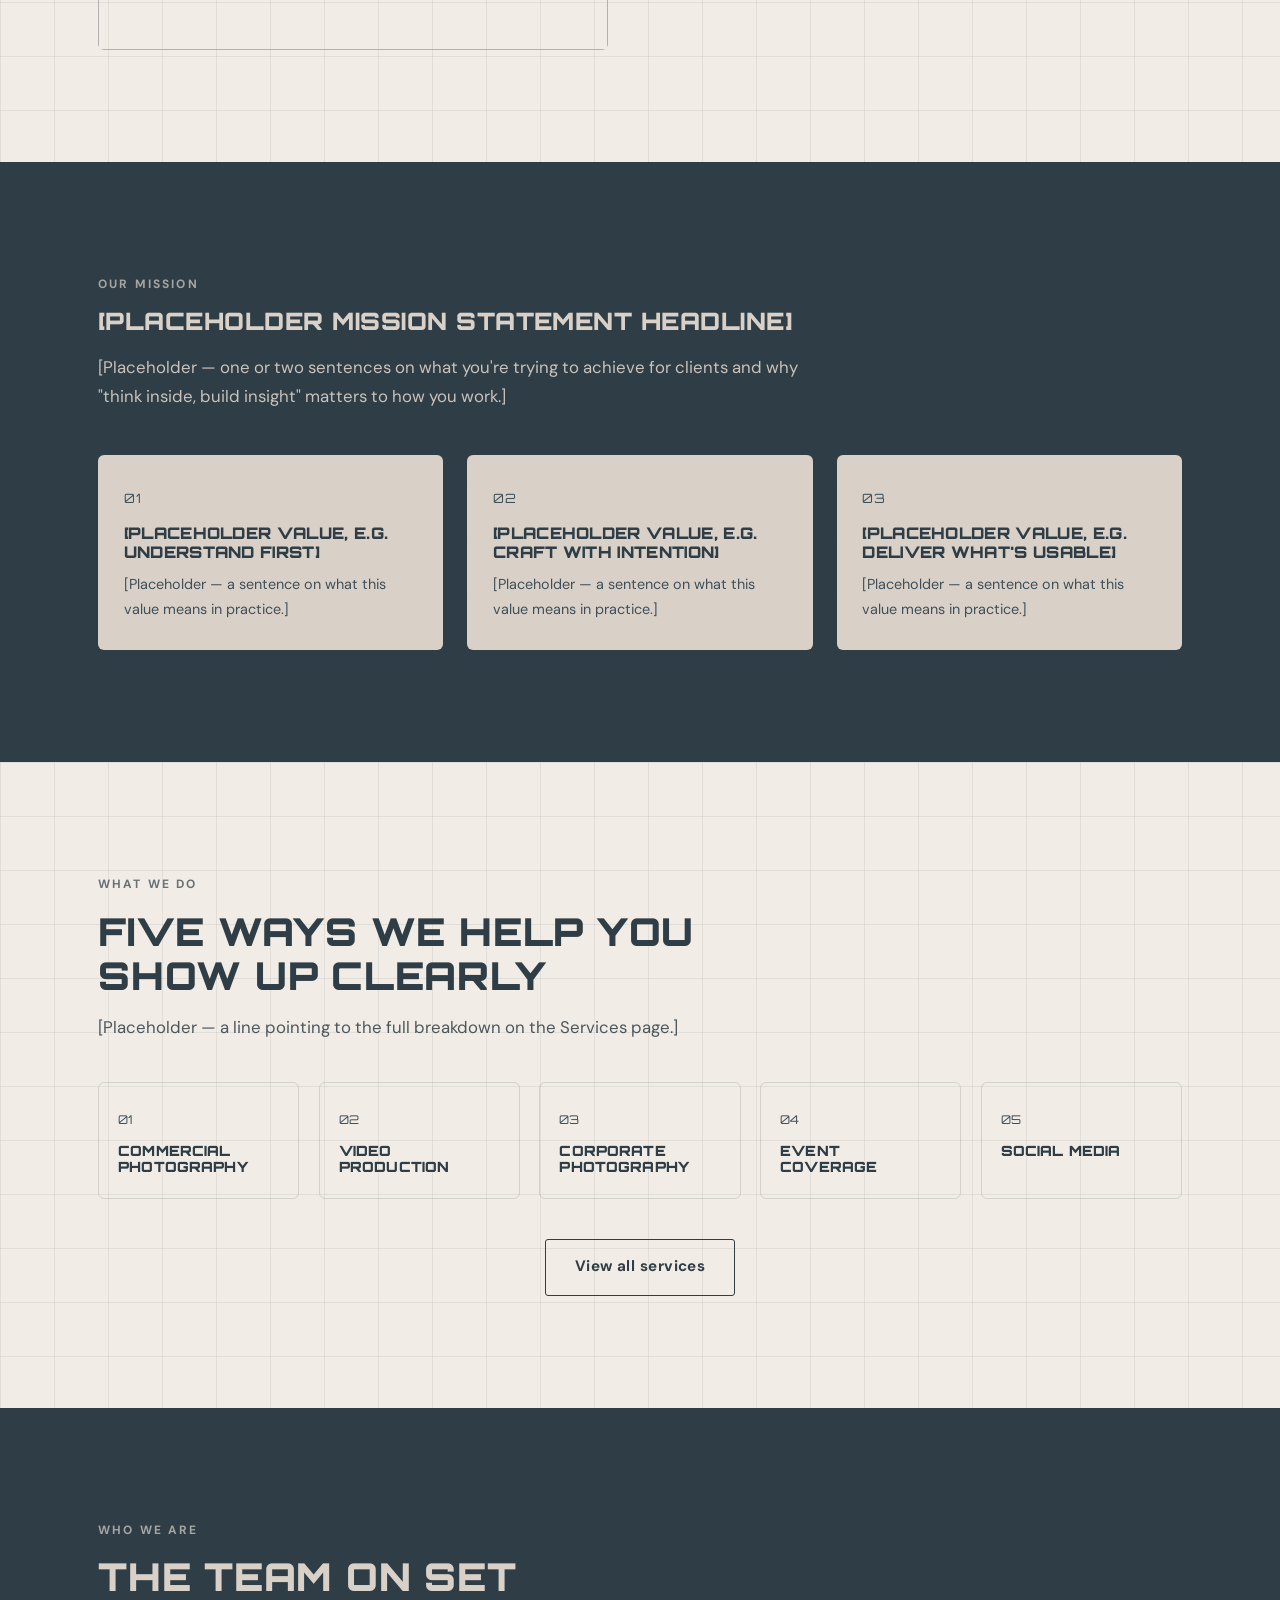
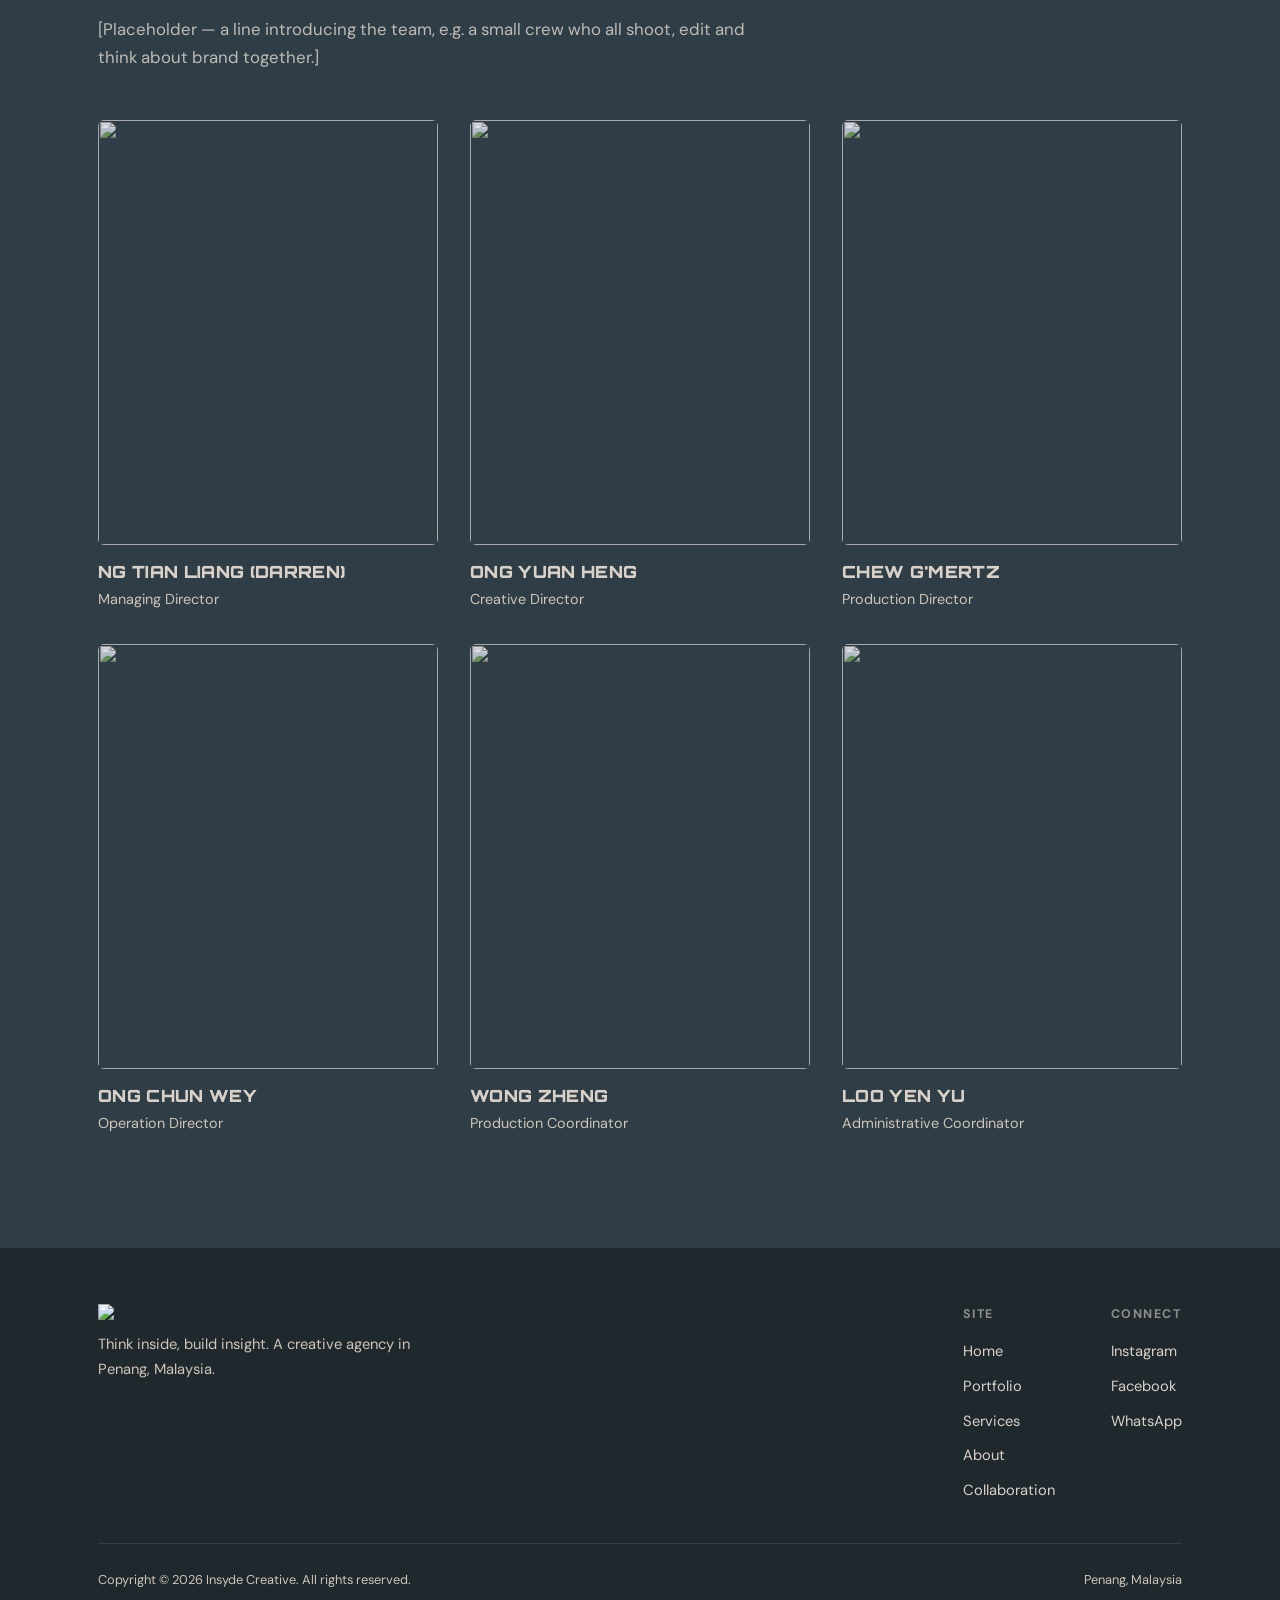
==== commit b21951b7: "Update Insyde About.html" ====
--- a/Insyde About.html
+++ b/Insyde About.html
@@ -13,9 +13,9 @@
 <body>
 
 <nav class="nav" id="nav">
-  <a href="Insyde Home.html" class="nav__logo"><img src="Img/Insyde Logo.png"> </a>
+  <a href="Index.html" class="nav__logo"><img src="Img/Insyde Logo.png"> </a>
   <div class="nav__links">
-    <a href="Insyde Home.html">Home</a>
+    <a href="Index.html">Home</a>
     <a href="Insyde Portfolio.html">Portfolio</a>
     <a href="Insyde Service.html">Services</a>
     <a href="Insyde About.html" class="is-current">About</a>
@@ -30,7 +30,7 @@
 </nav>
 
 <div class="mobile-menu" id="mobileMenu">
-  <a href="Insyde Home.html">Home</a>
+  <a href="Index.html">Home</a>
   <a href="Insyde Portfolio.html">Portfolio</a>
   <a href="Insyde Service.html">Services</a>
   <a href="Insyde About.html">About</a>
@@ -222,7 +222,7 @@
         <div class="footer__col">
           <h4>Site</h4>
           <ul>
-            <li><a href="Insyde Home.html">Home</a></li>
+            <li><a href="Index.html">Home</a></li>
             <li><a href="Insyde Portfolio.html">Portfolio</a></li>
             <li><a href="Insyde Service.html">Services</a></li>
             <li><a href="Insyde About.html">About</a></li>
